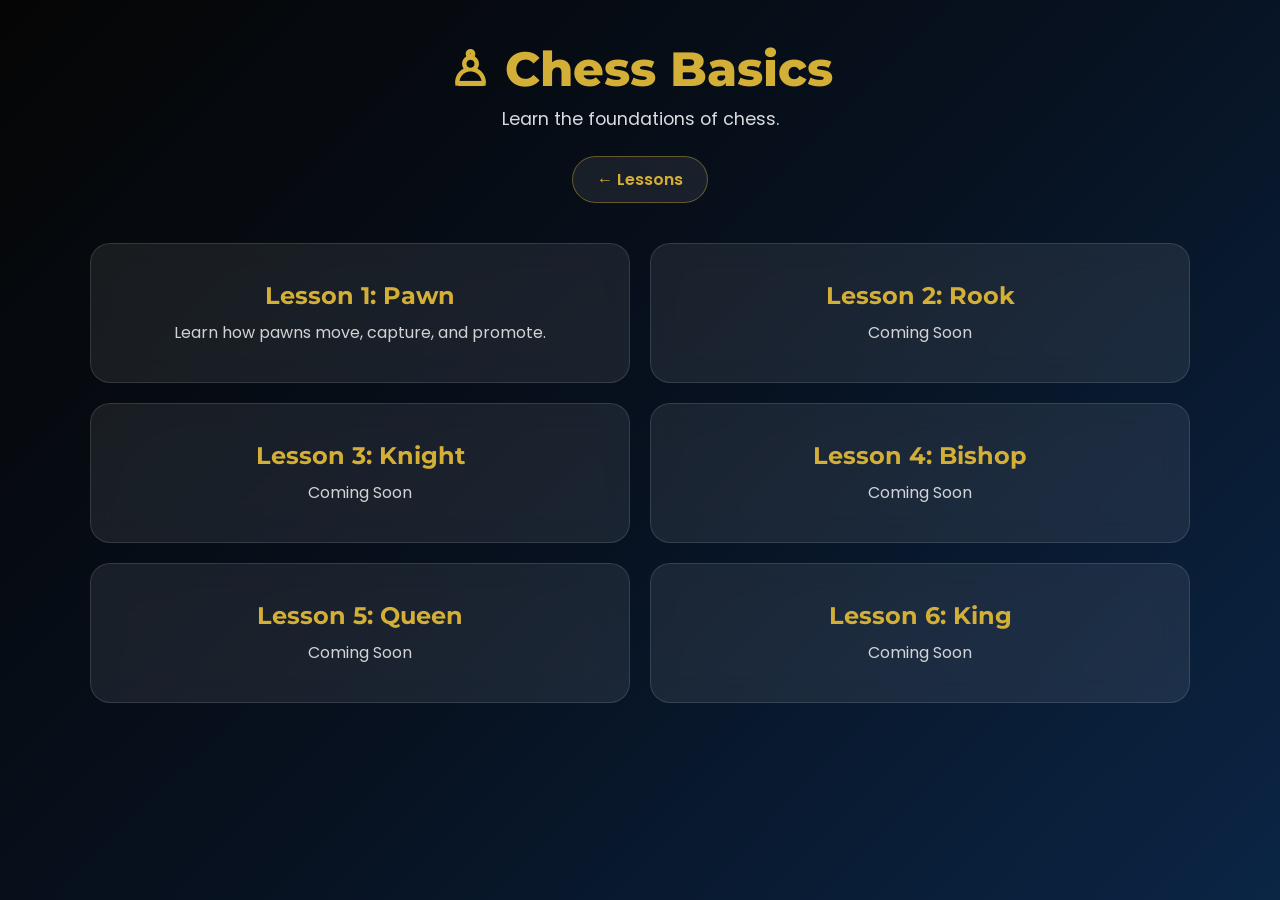
==== basics.html @ 23ce7cef "Update link for Lesson 1: Pawn" ====
<!DOCTYPE html>
<html lang="en">

<head>

    <meta charset="UTF-8">
    <meta name="viewport" content="width=device-width, initial-scale=1.0">

    <title>Chess Fundementals - Lessons - Chess Club</title>

    <link rel="stylesheet" href="style.css">

    <link href="https://fonts.googleapis.com/css2?family=Montserrat:wght@600;700;800&family=Poppins:wght@300;400;500;600&display=swap" rel="stylesheet">

</head>

<body>

    <main class="container">

        <h1>♙ Chess Basics</h1>

        <p class="tagline">
            Learn the foundations of chess.
        </p>

        <a class="back-btn" href="lessons.html">
            ← Lessons
        </a>

        <section class="grid">

            <a class="nav-card" href="lesson.html?lesson=pawn">
                <h2>Lesson 1: Pawn</h2>
                <p>Learn how pawns move, capture, and promote.</p>
            </a>

            <a class="nav-card">
                <h2>Lesson 2: Rook</h2>
                <p>Coming Soon</p>
            </a>

            <a class="nav-card">
                <h2>Lesson 3: Knight</h2>
                <p>Coming Soon</p>
            </a>

            <a class="nav-card">
                <h2>Lesson 4: Bishop</h2>
                <p>Coming Soon</p>
            </a>

            <a class="nav-card">
                <h2>Lesson 5: Queen</h2>
                <p>Coming Soon</p>
            </a>

            <a class="nav-card">
                <h2>Lesson 6: King</h2>
                <p>Coming Soon</p>
            </a>

        </section>

    </main>

</body>

</html>
---- style.css ----
/* =========================
   FONTS & RESET
========================= */

* {
    margin: 0;
    padding: 0;
    box-sizing: border-box;
}

body {
    min-height: 100vh;

    font-family: "Poppins", sans-serif;

    background: linear-gradient(
        135deg,
        #050505 0%,
        #07111f 50%,
        #0b2545 100%
    );

    color: white;

    text-align: center;
}

/* =========================
   MAIN CONTAINER
========================= */

.container {
    width: min(1100px, 90%);
    margin: 0 auto;
    padding: 40px 0 60px;
}

/* =========================
   HEADER
========================= */

h1 {
    font-family: "Montserrat", sans-serif;
    font-size: 3rem;
    font-weight: 800;

    text-align: center;

    color: #d4af37;
}

.tagline {
    text-align: center;

    font-size: 1.1rem;

    margin-top: 8px;
    margin-bottom: 24px;

    opacity: 0.85;
}

/* =========================
   SIGN UP BUTTON
========================= */

.signup-btn {
    display: inline-block;

    margin: 0 auto 30px;

    padding: 12px 30px;

    border-radius: 999px;

    border: 2px solid #d4af37;

    background: rgba(255,255,255,0.08);

    color: #d4af37;

    text-decoration: none;

    font-family: inherit;
    font-size: 1rem;
    font-weight: 600;

    cursor: pointer;

    backdrop-filter: blur(12px);

    transition: all 0.25s ease;
}

.signup-btn:hover {
    transform: translateY(-2px);

    background: rgba(212,175,55,0.15);

    box-shadow: 0 0 20px rgba(212,175,55,0.3);
}
/* =========================
   TOP INFO CARDS
========================= */

.info-card {
    background: rgba(255,255,255,0.08);

    border: 1px solid rgba(255,255,255,0.12);

    border-radius: 20px;

    backdrop-filter: blur(14px);

    padding: 20px;

    margin-bottom: 20px;

    text-align: center;
}

.info-card h2 {
    font-family: "Montserrat", sans-serif;

    font-size: 1.2rem;

    color: #d4af37;

    margin-bottom: 8px;
}

.info-card p {
    opacity: 0.9;

    transition: opacity 0.5s ease;
}

/* =========================
   NAVIGATION GRID
========================= */

.grid {
    display: grid;

    grid-template-columns: repeat(2, 1fr);

    gap: 20px;

    margin-top: 10px;
}

.nav-card {
    background: rgba(255,255,255,0.08);

    border: 1px solid rgba(255,255,255,0.12);

    border-radius: 20px;

    backdrop-filter: blur(14px);

    padding: 24px;

    text-decoration: none;

    color: white;

    min-height: 140px;

    transition: all 0.25s ease;

    display: flex;
    flex-direction: column;
    justify-content: center;
    align-items: center;
}

.nav-card:hover {
    transform: translateY(-4px);

    border-color: rgba(212,175,55,0.5);

    box-shadow: 0 0 25px rgba(212,175,55,0.15);
}

.nav-card h2 {
    font-family: "Montserrat", sans-serif;

    color: #d4af37;

    margin-bottom: 10px;
}

.nav-card p {
    opacity: 0.8;
}

/* =========================
   MOBILE
========================= */

@media (max-width: 700px) {

    .grid {
        grid-template-columns: 1fr;
    }

    h1 {
        font-size: 2.3rem;
    }

}

/* =========================
   OBJECTIVES PAGE
========================= */

.objective-card h2 {
    text-align: center;
}

.objective-card p {
    text-align: left;
    line-height: 1.7;
}

/* =========================
   BACK BUTTON
========================= */

.back-btn {

    display: inline-block;

    margin-bottom: 30px;

    padding: 10px 24px;

    border-radius: 999px;

    border: 1px solid rgba(212,175,55,0.4);

    background: rgba(255,255,255,0.08);

    backdrop-filter: blur(12px);

    color: #d4af37;

    text-decoration: none;

    font-weight: 600;

    transition: all 0.25s ease;
}


.back-btn:hover {

    color: #f5d76e;

    border-color: #d4af37;

    background: rgba(212,175,55,0.12);

    box-shadow: 0 0 20px rgba(212,175,55,0.25);

    transform: translateY(-3px);

}

/* =========================
   EVENTS TABLE
========================= */

.events-table {

    display: grid;

    grid-template-columns: 1.5fr 3fr 1fr;

    gap: 10px;

    margin-top: 15px;

    text-align: left;
}

.event-header {

    color: #d4af37;

    font-weight: 700;

    border-bottom: 1px solid rgba(255,255,255,0.15);

    padding-bottom: 8px;

    margin-bottom: 5px;
}

/* =========================
   LESSON LAYOUT
========================= */

.lesson-card {

    display: grid;

    grid-template-columns: 1fr 1fr;

    gap: 30px;

    background: rgba(255,255,255,0.08);

    border: 1px solid rgba(255,255,255,0.12);

    border-radius: 20px;

    backdrop-filter: blur(14px);

    padding: 30px;
}

.lesson-board {

    display: flex;

    justify-content: center;

    align-items: center;

    min-height: 400px;
}

#board {

    width: 100%;

    max-width: 420px;

    aspect-ratio: 1;

    border-radius: 16px;

    background: rgba(255,255,255,0.05);

    display: flex;

    justify-content: center;

    align-items: center;
}

.lesson-info {

    display: flex;

    flex-direction: column;
}

.lesson-info h2 {

    color: #d4af37;

    margin-bottom: 15px;
}

.lesson-info p {

    line-height: 1.7;

    text-align: left;
}

#lesson-btn {

    margin-top: auto;

    align-self: center;

    padding: 12px 30px;

    border-radius: 999px;

    border: 2px solid #d4af37;

    background: rgba(255,255,255,0.08);

    color: white;

    font-family: "Poppins", sans-serif;

    font-size: 1rem;

    font-weight: 600;

    cursor: pointer;

    transition: all 0.25s ease;
}

#lesson-btn:hover {

    transform: translateY(-2px);

    background: rgba(212,175,55,0.15);

    box-shadow: 0 0 20px rgba(212,175,55,0.3);
}
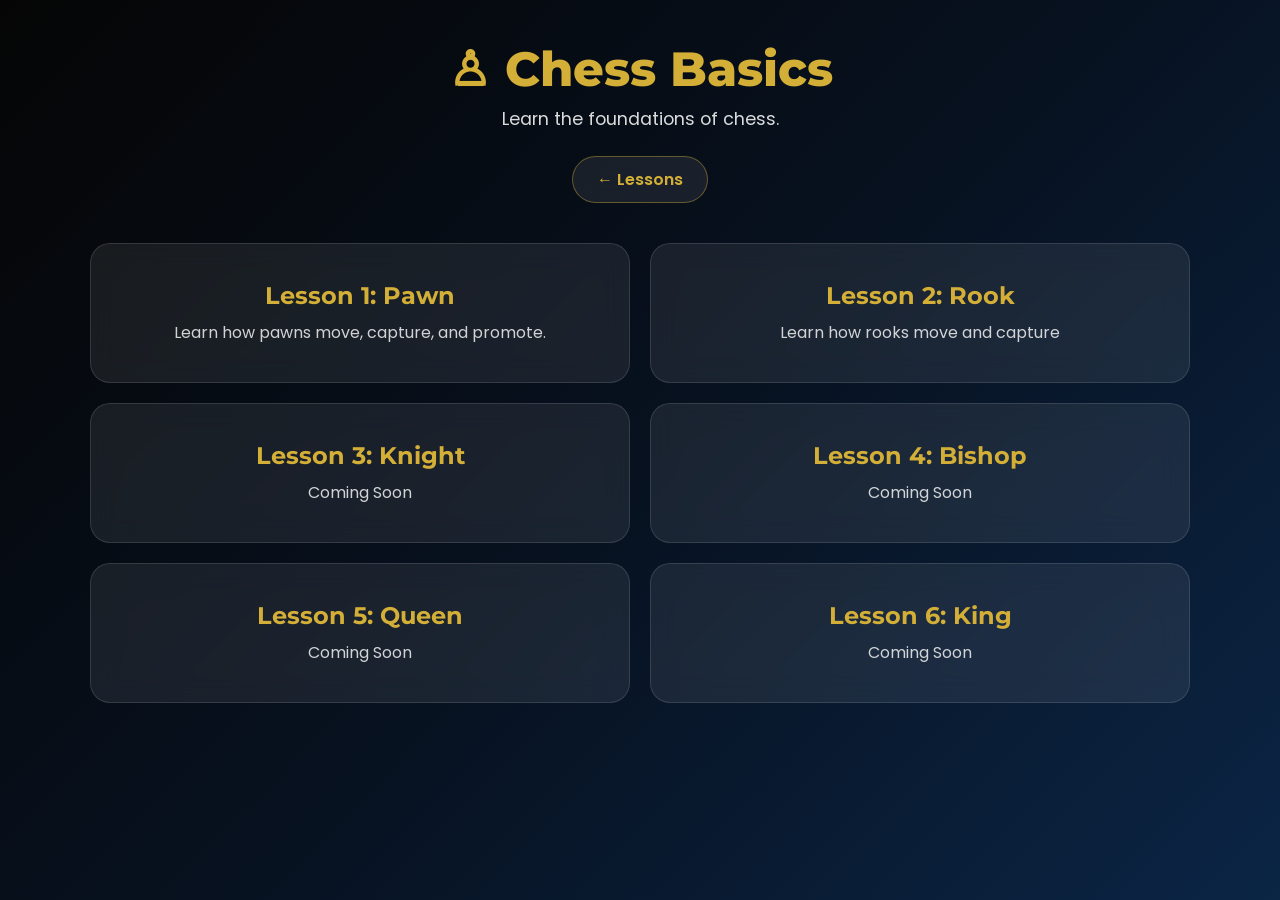
==== commit 06967aa7: "Update Lesson 2 description and add href" ====
--- a/basics.html
+++ b/basics.html
@@ -6,7 +6,7 @@
     <meta charset="UTF-8">
     <meta name="viewport" content="width=device-width, initial-scale=1.0">
 
-    <title>Chess Fundementals - Lessons - Chess Club</title>
+    <title>Chess Fundementals - Chess Club</title>
 
     <link rel="stylesheet" href="style.css">
 
@@ -35,9 +35,9 @@
                 <p>Learn how pawns move, capture, and promote.</p>
             </a>
 
-            <a class="nav-card">
+            <a class="nav-card" href="lesson.html?lesson=rook">
                 <h2>Lesson 2: Rook</h2>
-                <p>Coming Soon</p>
+                <p>Learn how rooks move and capture</p>
             </a>
 
             <a class="nav-card">
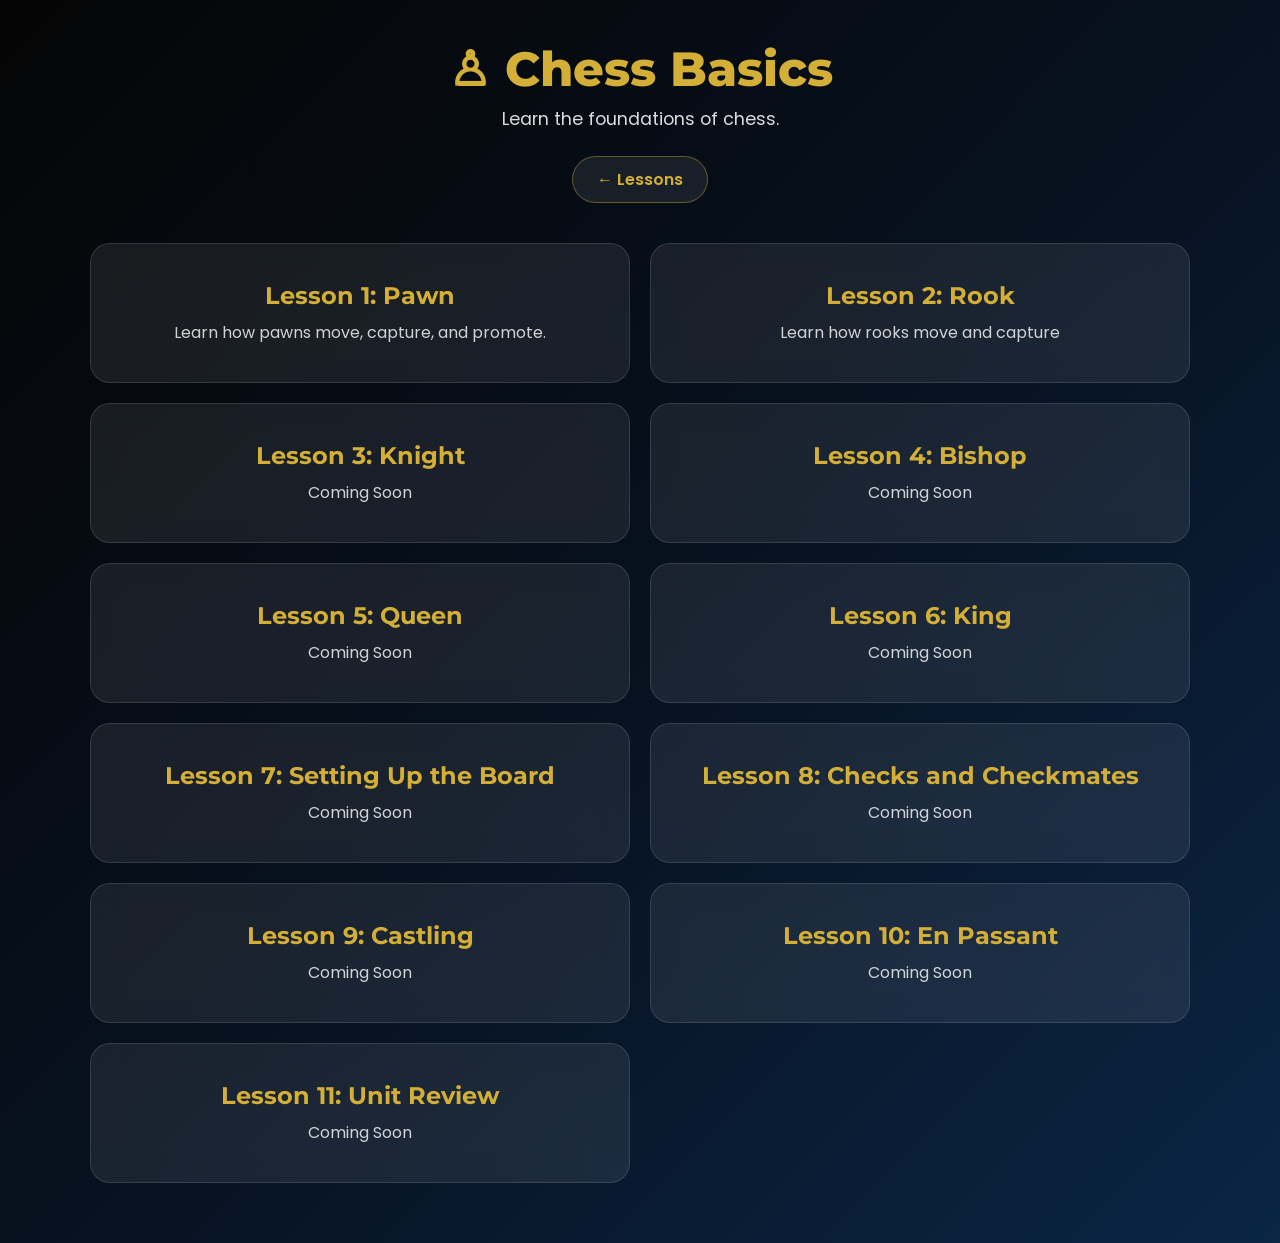
==== commit 1821321d: "Add new lessons to basics.html" ====
--- a/basics.html
+++ b/basics.html
@@ -6,7 +6,7 @@
     <meta charset="UTF-8">
     <meta name="viewport" content="width=device-width, initial-scale=1.0">
 
-    <title>Chess Fundementals - Chess Club</title>
+    <title>Chess Fundamentals - Chess Club</title>
 
     <link rel="stylesheet" href="style.css">
 
@@ -60,6 +60,30 @@
                 <p>Coming Soon</p>
             </a>
 
+            <a class="nav-card">
+                <h2>Lesson 7: Setting Up the Board</h2>
+                <p>Coming Soon</p>
+            </a>
+
+            <a class="nav-card">
+                <h2>Lesson 8: Checks and Checkmates</h2>
+                <p>Coming Soon</p>
+            </a>
+
+            <a class="nav-card">
+                <h2>Lesson 9: Castling</h2>
+                <p>Coming Soon</p>
+            </a>
+
+            <a class="nav-card">
+                <h2>Lesson 10: En Passant</h2>
+                <p>Coming Soon</p>
+            </a>
+
+            <a class="nav-card">
+                <h2>Lesson 11: Unit Review</h2>
+                <p>Coming Soon</p>
+            </a>
         </section>
 
     </main>
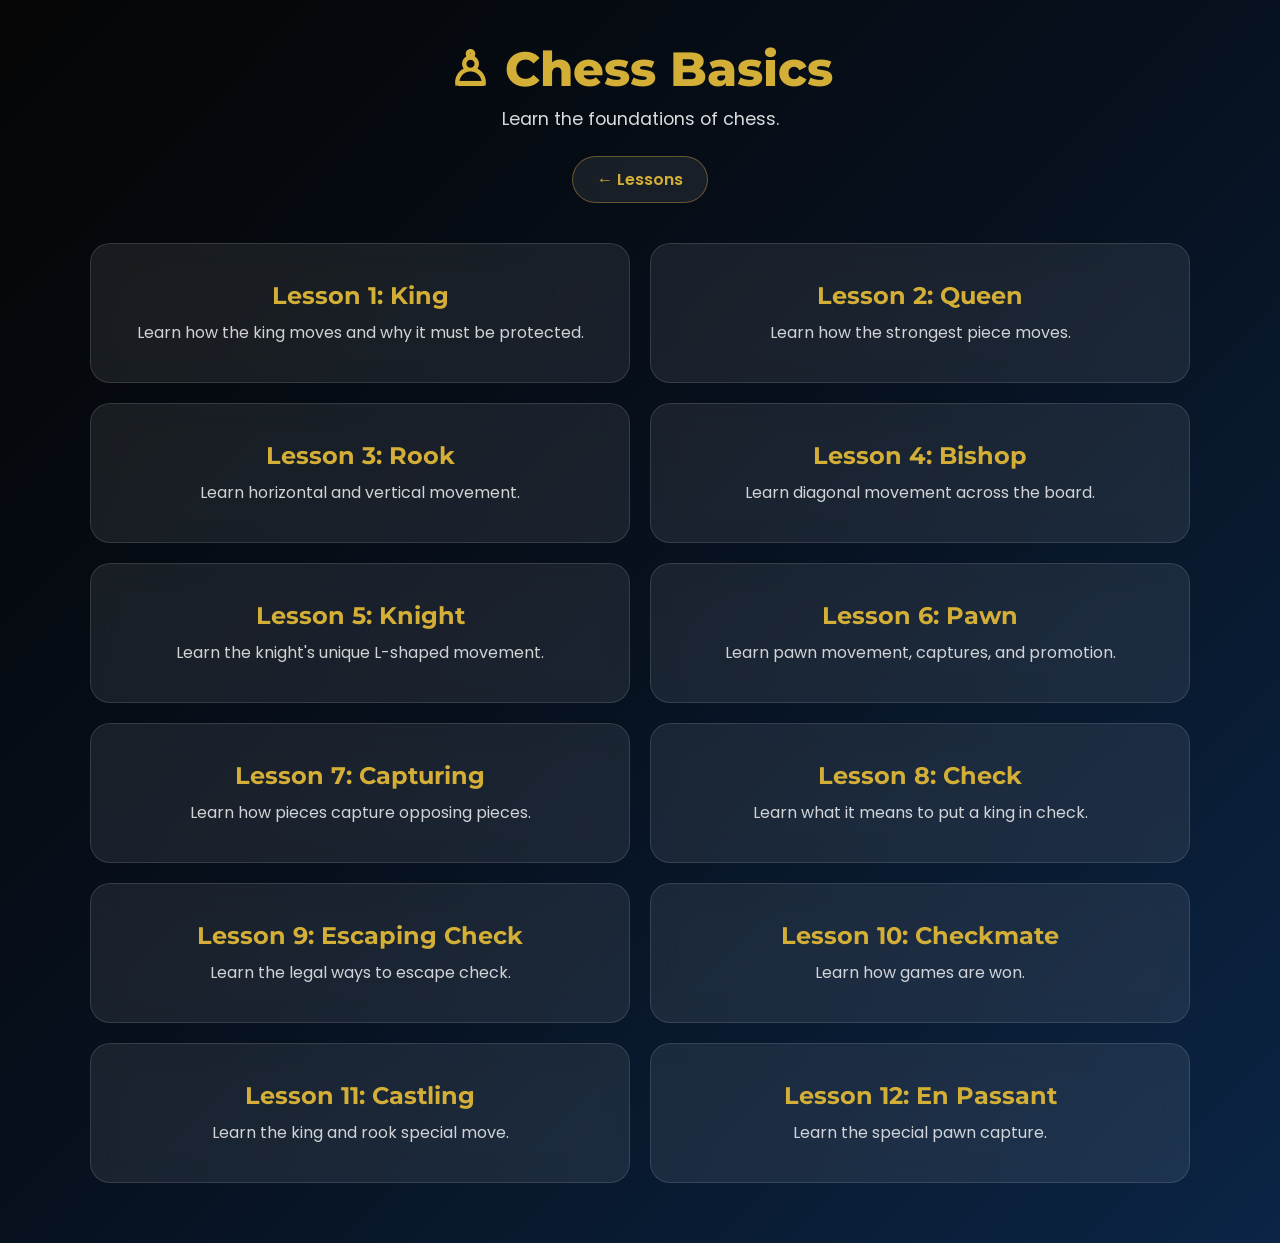
==== commit 8953eb65: "Update lessons in basics.html with new content" ====
--- a/basics.html
+++ b/basics.html
@@ -30,60 +30,66 @@
 
         <section class="grid">
 
+            <a class="nav-card" href="lesson.html?lesson=king">
+                <h2>Lesson 1: King</h2>
+                <p>Learn how the king moves and why it must be protected.</p>
+            </a>
+        
+            <a class="nav-card" href="lesson.html?lesson=queen">
+                <h2>Lesson 2: Queen</h2>
+                <p>Learn how the strongest piece moves.</p>
+            </a>
+        
+            <a class="nav-card" href="lesson.html?lesson=rook">
+                <h2>Lesson 3: Rook</h2>
+                <p>Learn horizontal and vertical movement.</p>
+            </a>
+        
+            <a class="nav-card" href="lesson.html?lesson=bishop">
+                <h2>Lesson 4: Bishop</h2>
+                <p>Learn diagonal movement across the board.</p>
+            </a>
+        
+            <a class="nav-card" href="lesson.html?lesson=knight">
+                <h2>Lesson 5: Knight</h2>
+                <p>Learn the knight's unique L-shaped movement.</p>
+            </a>
+        
             <a class="nav-card" href="lesson.html?lesson=pawn">
-                <h2>Lesson 1: Pawn</h2>
-                <p>Learn how pawns move, capture, and promote.</p>
+                <h2>Lesson 6: Pawn</h2>
+                <p>Learn pawn movement, captures, and promotion.</p>
             </a>
-
-            <a class="nav-card" href="lesson.html?lesson=rook">
-                <h2>Lesson 2: Rook</h2>
-                <p>Learn how rooks move and capture</p>
+        
+            <a class="nav-card" href="lesson.html?lesson=capturing">
+                <h2>Lesson 7: Capturing</h2>
+                <p>Learn how pieces capture opposing pieces.</p>
             </a>
-
-            <a class="nav-card">
-                <h2>Lesson 3: Knight</h2>
-                <p>Coming Soon</p>
+        
+            <a class="nav-card" href="lesson.html?lesson=check">
+                <h2>Lesson 8: Check</h2>
+                <p>Learn what it means to put a king in check.</p>
             </a>
-
-            <a class="nav-card">
-                <h2>Lesson 4: Bishop</h2>
-                <p>Coming Soon</p>
+        
+            <a class="nav-card" href="lesson.html?lesson=escaping-check">
+                <h2>Lesson 9: Escaping Check</h2>
+                <p>Learn the legal ways to escape check.</p>
             </a>
-
-            <a class="nav-card">
-                <h2>Lesson 5: Queen</h2>
-                <p>Coming Soon</p>
+        
+            <a class="nav-card" href="lesson.html?lesson=checkmate">
+                <h2>Lesson 10: Checkmate</h2>
+                <p>Learn how games are won.</p>
             </a>
-
-            <a class="nav-card">
-                <h2>Lesson 6: King</h2>
-                <p>Coming Soon</p>
+        
+            <a class="nav-card" href="lesson.html?lesson=castling">
+                <h2>Lesson 11: Castling</h2>
+                <p>Learn the king and rook special move.</p>
             </a>
-
-            <a class="nav-card">
-                <h2>Lesson 7: Setting Up the Board</h2>
-                <p>Coming Soon</p>
+        
+            <a class="nav-card" href="lesson.html?lesson=en-passant">
+                <h2>Lesson 12: En Passant</h2>
+                <p>Learn the special pawn capture.</p>
             </a>
-
-            <a class="nav-card">
-                <h2>Lesson 8: Checks and Checkmates</h2>
-                <p>Coming Soon</p>
-            </a>
-
-            <a class="nav-card">
-                <h2>Lesson 9: Castling</h2>
-                <p>Coming Soon</p>
-            </a>
-
-            <a class="nav-card">
-                <h2>Lesson 10: En Passant</h2>
-                <p>Coming Soon</p>
-            </a>
-
-            <a class="nav-card">
-                <h2>Lesson 11: Unit Review</h2>
-                <p>Coming Soon</p>
-            </a>
+        
         </section>
 
     </main>
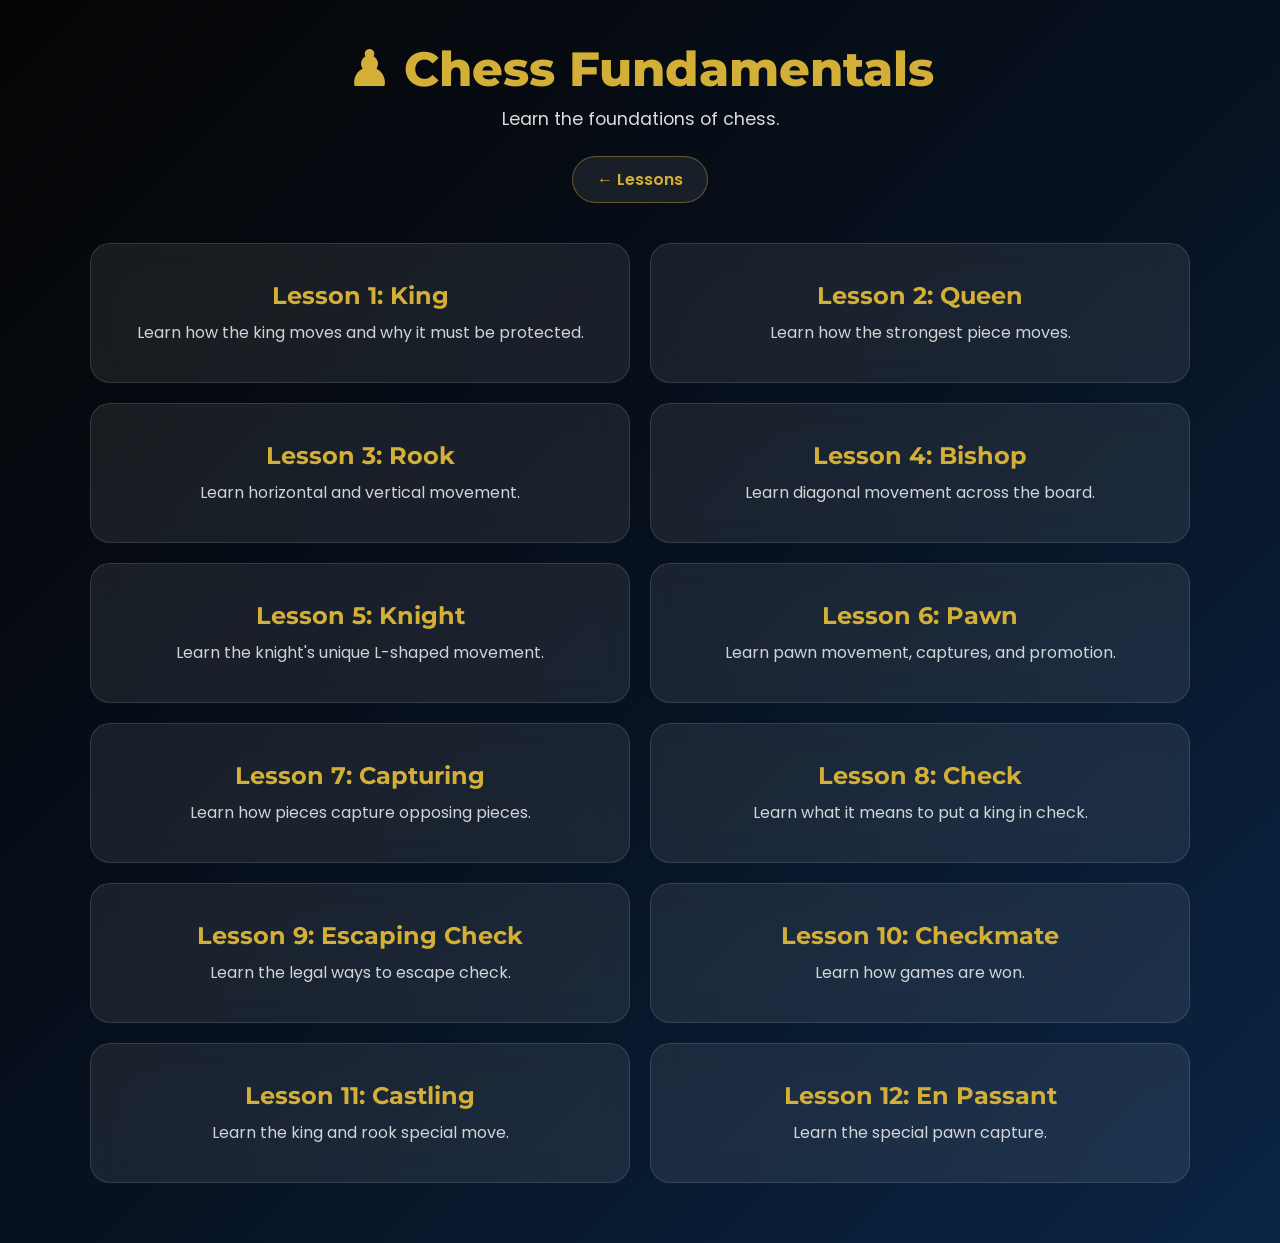
==== commit a75c7b0a: "Change heading from 'Chess Basics' to 'Chess Fundamentals'" ====
--- a/basics.html
+++ b/basics.html
@@ -18,7 +18,7 @@
 
     <main class="container">
 
-        <h1>♙ Chess Basics</h1>
+        <h1>♟ Chess Fundamentals</h1>
 
         <p class="tagline">
             Learn the foundations of chess.
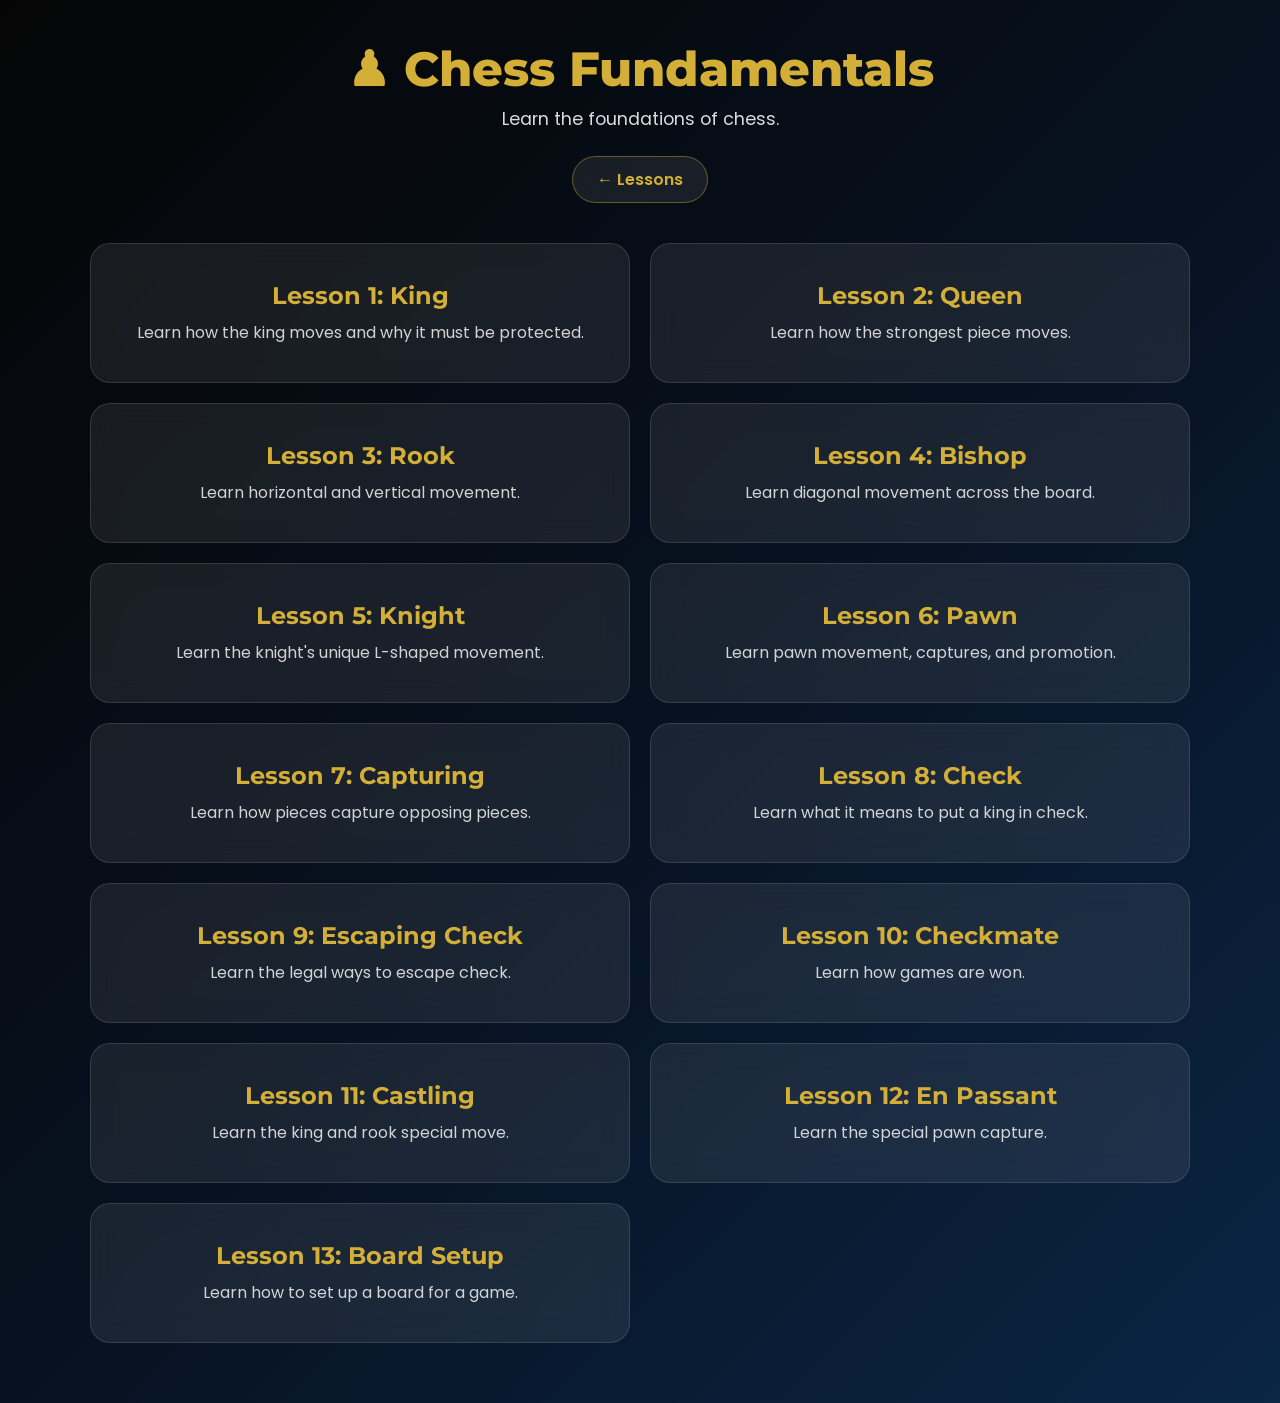
==== commit b6bf0e11: "Add navigation card for Lesson 13: Board Setup" ====
--- a/basics.html
+++ b/basics.html
@@ -89,6 +89,11 @@
                 <h2>Lesson 12: En Passant</h2>
                 <p>Learn the special pawn capture.</p>
             </a>
+
+            <a class="nav-card" href="lesson.html?lesson=board-setup">
+                <h2>Lesson 13: Board Setup</h2>
+                <p>Learn how to set up a board for a game.</p>
+            </a>
         
         </section>
 
